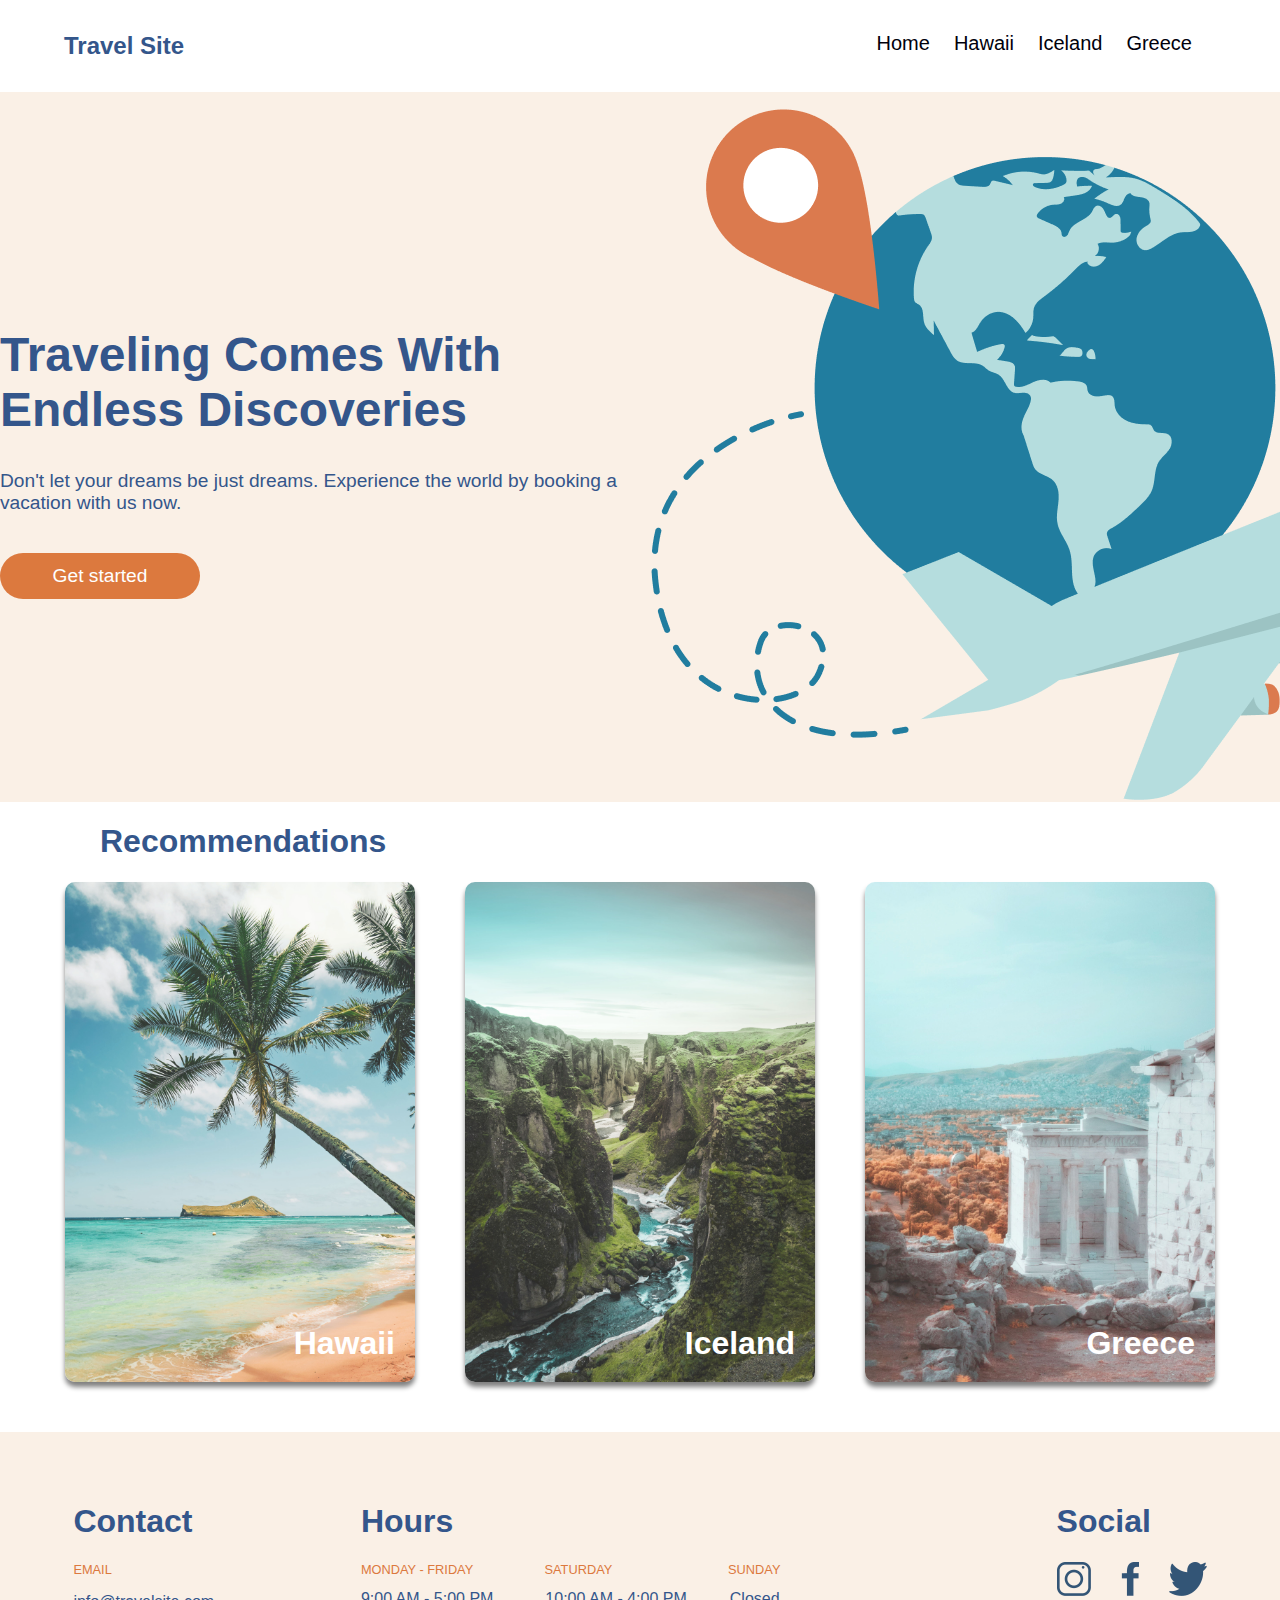
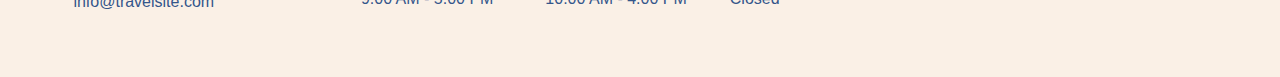
==== index.html @ 4c7ac26c "Travel website inital commit" ====
<!DOCTYPE html>
<html lang="en">
<head>
    <meta charset="UTF-8">
    <meta http-equiv="X-UA-Compatible" content="IE=edge">
    <meta name="viewport" content="width=device-width, initial-scale=1.0">
    <link rel="stylesheet" href="./scss/main.css">
    <title>Document</title>
</head>
<body>
    <nav class="nav-bar">
        <ul class="nav-bar__list">
            <div class="nav-bar__name">
                <li>Travel Site</li>
            </div>
            <div class="nav-bar__destinations">
                <li><a href="./index.html">Home</a></li>
                <li><a href="./pages/hawaii.html">Hawaii</a></li>
                <li><a href="">Iceland</a></li>
                <li><a href="">Greece</a></li>
            </div>
        </ul>
    </nav>
    <section class="hero">
        <div class="hero__info">
            <h1 class="hero__header">Traveling Comes With Endless Discoveries</h1>
            <p class="hero__text">Don't let your dreams be just dreams. Experience the world by booking a vacation with us now.</p>
            <button class="hero__btn">Get started</button>
        </div>
        <img src="./assets/Images/hero.png" alt="hero image" class="hero-img">
    </section>
    <h1 class="card-section__header">Recommendations</h1>
    <section class="card-section">
        <a href=""><div class="card-section__card card-section__hawaii">Hawaii</div></a>
        <a href=""><div class="card-section__card card-section__iceland">Iceland</div></a>
        <a href=""><div class="card-section__card card-section__greece">Greece</div></a>
    </section>
    <footer>
        <div class="contact-section">
            <h1 class="section__header">Contact</h1>
            <p class="section__email">EMAIL</p>
            <p class="section__email-address">info@travelsite.com</p>
        </div>
        <div class="hours-section">
            <h1 class="section__header">Hours</h1>
            <div class="hours-section__container">
                <div class="hours-section__days">
                    <p>MONDAY - FRIDAY</p>
                    <p>SATURDAY</p>
                    <p>SUNDAY</p>
                </div>
                <div class="hours-section__hours">
                    <p>9:00 AM - 5:00 PM</p>
                    <p>10:00 AM - 4:00 PM</p>
                    <p>Closed</p>
                </div>
            </div>
        </div>

        <section class="social-section">
            <h1 class="section__header">Social</h1>
            <div class="social-section__imgs">
                <img src="./assets/Icons/icon-instagram.png" alt="Instagram Logo" class="insta">
                <img src="./assets/Icons/icon-facebook.png" alt="Facebook Logo" class="fb">
                <img src="./assets/Icons/icon-twitter.png" alt="Twitter Logo" class="twitter">
            </div>
        
        </section>
    </footer>
    
</body>
</html>
---- scss/main.css ----
.nav-bar__list {
  list-style: none;
  display: flex;
  justify-content: space-between;
  padding: 1rem 4rem;
}

body {
  margin: 0;
  padding: 0;
  font-family: sans-serif;
}

.nav-bar__destinations {
  display: flex;
}

.nav-bar__destinations li {
  padding-right: 1.5rem;
  color: #00000b;
  font-size: 1.25rem;
}
.nav-bar__destinations li a {
  text-decoration: none;
}
.nav-bar__destinations li a:hover {
  border-bottom: 3px solid #dc793e;
  padding-bottom: 10px;
}
.nav-bar__destinations li a:link, .nav-bar__destinations li a:visited {
  color: #00000b;
}

.nav-bar__name {
  font-weight: 700;
  font-size: 1.5rem;
  color: #34568B;
}

.hero {
  display: flex;
  justify-content: space-around;
  align-items: center;
  background-color: #faf0e6;
}
.hero__text {
  color: #34568B;
  font-size: 1.2rem;
  width: 650px;
}
.hero__btn {
  border-radius: 25px;
  color: white;
  background-color: #dc793e;
  border: none;
  width: 200px;
  padding: 12px 0;
  font-size: 1.2rem;
  margin-top: 20px;
}
.hero__header {
  font-weight: 700;
  font-size: 3rem;
  color: #34568B;
  flex-wrap: wrap;
  width: 600px;
}

.card-section {
  display: flex;
  justify-content: center;
  -moz-column-gap: 50px;
       column-gap: 50px;
  margin-bottom: 50px;
}
.card-section__header {
  padding-left: 100px;
  font-weight: 700;
  font-size: 2rem;
  color: #34568B;
}
.card-section__card {
  box-sizing: border-box;
  border: solid 5px none;
  height: 500px;
  width: 350px;
  background-size: cover;
  border-radius: 10px;
  display: flex;
  align-items: end;
  justify-content: end;
  padding: 0 20px 20px 0;
  box-shadow: 0px 5px 5px grey;
  font-weight: 700;
  font-size: 2rem;
  color: white;
}
.card-section a {
  text-decoration: none;
}
.card-section__hawaii {
  background-image: url(../../assets/Images/hawaii.jpg);
  position: relative;
  display: flex;
}
.card-section__iceland {
  background-image: url(../../assets/Images/iceland.jpg);
  position: relative;
}
.card-section__greece {
  background-image: url(../../assets/Images/greece.jpg);
  position: relative;
}

.itinerary-section {
  display: flex;
  justify-content: center;
  gap: 50px;
  padding: 200px 0;
}
.itinerary-section__card {
  height: 450px;
  width: 325px;
  background-color: white;
  display: block;
  text-align: center;
  border-radius: 10px;
}
.itinerary-section__activity {
  padding: 20px;
  margin: 10px 20px 0px 20px;
  background-color: #faf0e6;
  font-size: 1.4rem;
}
.itinerary-section__day {
  border-bottom: solid 3px #00000b;
  margin: 20px 20px;
}

.itinerary__header {
  color: white;
  font-size: 7rem;
  position: absolute;
  top: 50px;
  left: 150px;
}

footer {
  display: flex;
  justify-content: space-around;
  flex-direction: row;
  justify-items: baseline;
  background-color: #faf0e6;
  padding: 50px 0;
}

.hours-section__container {
  display: flex;
  flex-direction: column;
}
.hours-section__days p, .hours-section__hours p {
  margin-top: 0;
  display: inline-flex;
  width: 180px;
}

.section__header {
  font-weight: 700;
  font-size: 2rem;
  color: #34568B;
}

.social-section {
  display: flex;
  flex-direction: column;
  width: 150px;
}
.social-section__imgs {
  display: flex;
  justify-content: space-between;
}

.fb {
  width: 18px;
  height: 34px;
}

.insta {
  width: 34px;
  height: 34px;
}

.twitter {
  width: 38px;
  height: 34px;
}

.section__email, .hours-section__days {
  color: #dc793e;
  font-size: 0.8rem;
}

.section__email-address, .hours-section__hours {
  color: #34568B;
}

.hawaii-background {
  background-image: url(../../assets/Images/hawaii.jpg);
  background-size: cover;
  background-position: center;
}

.greece-background {
  background-image: url(../../assets/Images/greece.jpg);
  background-size: cover;
  background-position: center;
}

.iceland-background {
  background-image: url(../../assets/Images/iceland.jpg);
  background-size: cover;
  background-position: center;
}/*# sourceMappingURL=main.css.map */
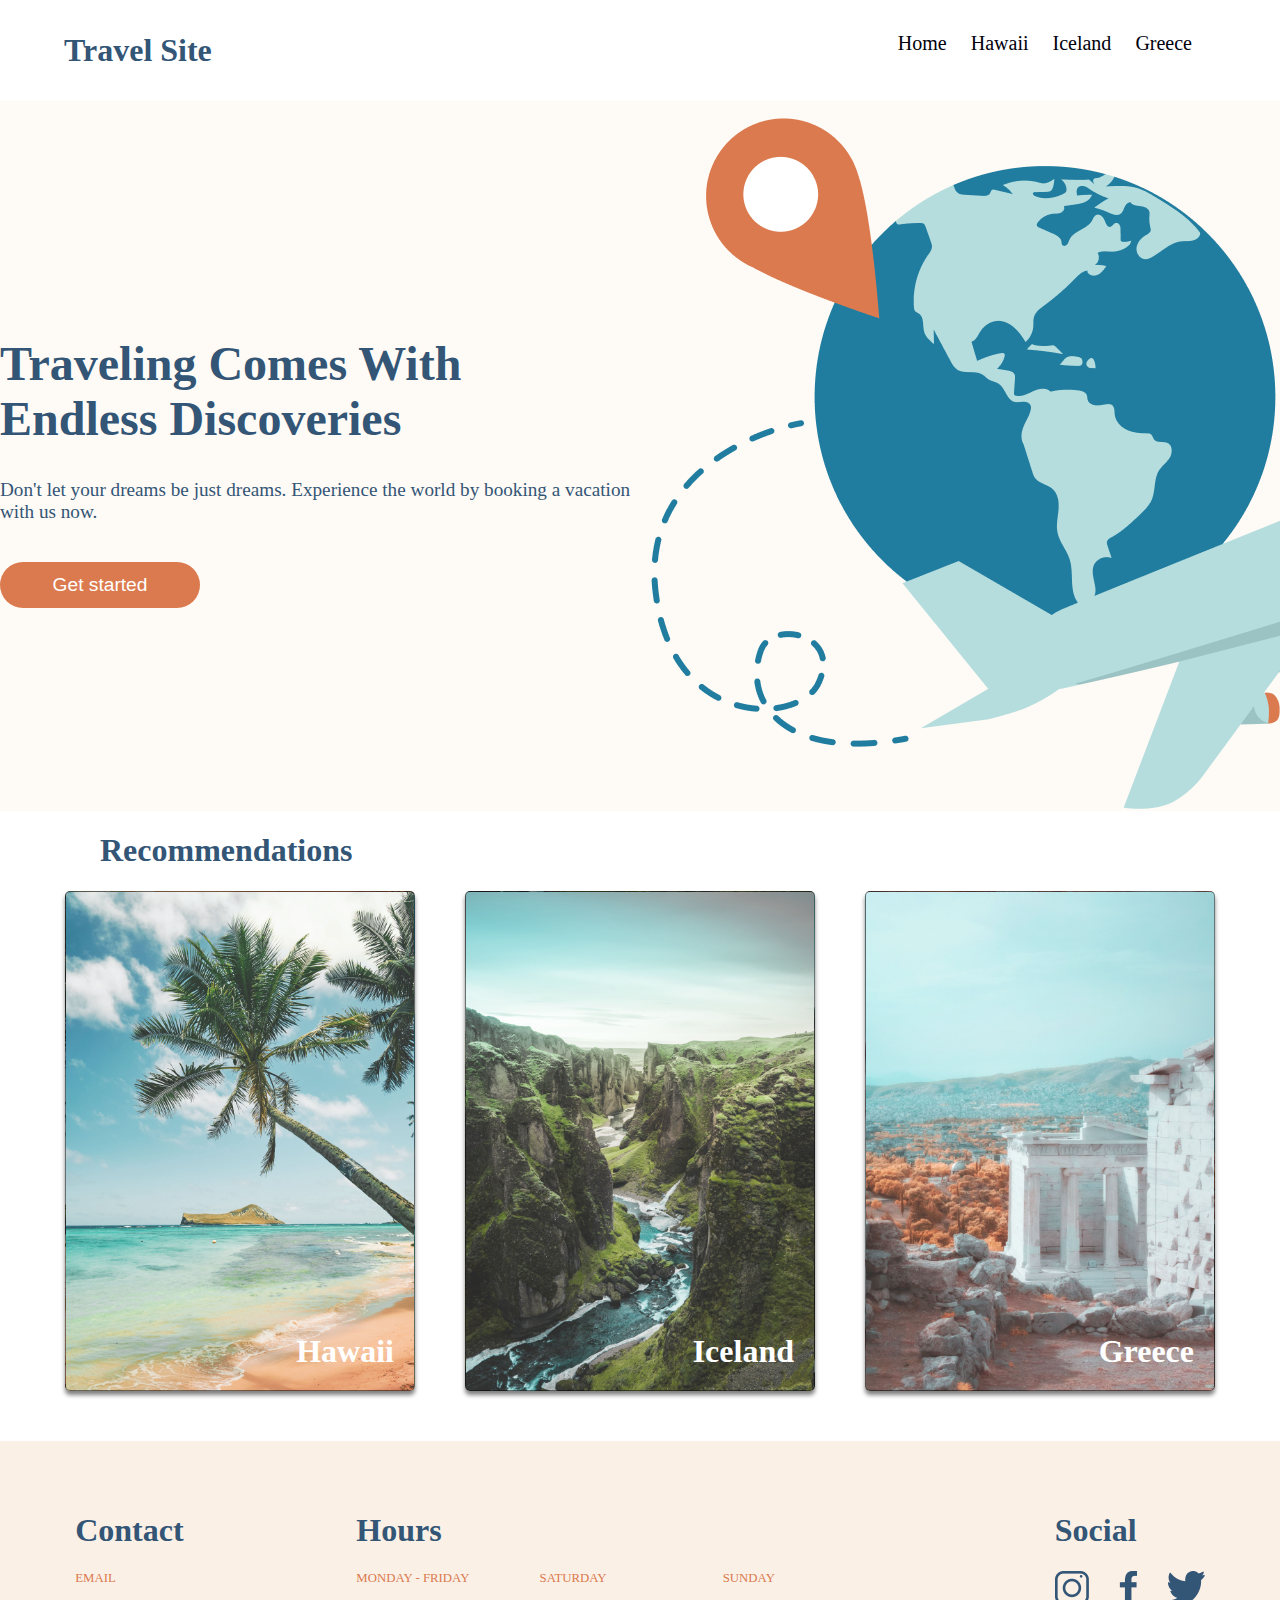
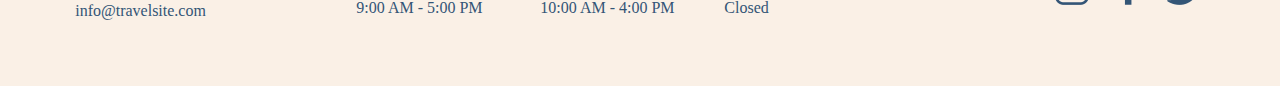
==== commit 88d4f42e: "itnerary card update" ====
--- a/index.html
+++ b/index.html
@@ -11,13 +11,13 @@
     <nav class="nav-bar">
         <ul class="nav-bar__list">
             <div class="nav-bar__name">
-                <li>Travel Site</li>
+                <a href="./index.html"><li>Travel Site</li></a>
             </div>
             <div class="nav-bar__destinations">
                 <li><a href="./index.html">Home</a></li>
                 <li><a href="./pages/hawaii.html">Hawaii</a></li>
-                <li><a href="">Iceland</a></li>
-                <li><a href="">Greece</a></li>
+                <li><a href="./pages/iceland.html">Iceland</a></li>
+                <li><a href="./pages/greece.html">Greece</a></li>
             </div>
         </ul>
     </nav>
@@ -31,9 +31,9 @@
     </section>
     <h1 class="card-section__header">Recommendations</h1>
     <section class="card-section">
-        <a href=""><div class="card-section__card card-section__hawaii">Hawaii</div></a>
-        <a href=""><div class="card-section__card card-section__iceland">Iceland</div></a>
-        <a href=""><div class="card-section__card card-section__greece">Greece</div></a>
+        <a href="./pages/hawaii.html"><div class="card-section__card card-section__hawaii">Hawaii</div></a>
+        <a href="./pages/iceland.html"><div class="card-section__card card-section__iceland">Iceland</div></a>
+        <a href="./pages/greece.html"><div class="card-section__card card-section__greece">Greece</div></a>
     </section>
     <footer>
         <div class="contact-section">
--- a/scss/main.css
+++ b/scss/main.css
@@ -1,20 +1,15 @@
+.nav-bar {
+  background-color: #FFFFFF;
+}
 .nav-bar__list {
   list-style: none;
   display: flex;
   justify-content: space-between;
   padding: 1rem 4rem;
 }
-
-body {
-  margin: 0;
-  padding: 0;
-  font-family: sans-serif;
-}
-
 .nav-bar__destinations {
   display: flex;
 }
-
 .nav-bar__destinations li {
   padding-right: 1.5rem;
   color: #00000b;
@@ -24,34 +19,41 @@
   text-decoration: none;
 }
 .nav-bar__destinations li a:hover {
-  border-bottom: 3px solid #dc793e;
+  border-bottom: 3px solid #DB7A4E;
   padding-bottom: 10px;
 }
 .nav-bar__destinations li a:link, .nav-bar__destinations li a:visited {
   color: #00000b;
 }
-
-.nav-bar__name {
-  font-weight: 700;
-  font-size: 1.5rem;
-  color: #34568B;
+.nav-bar__name a {
+  text-decoration: none;
+  font-weight: 700;
+  font-size: 2rem;
+  color: #335576;
+}
+
+body {
+  margin: 0;
+  padding: 0;
+  font-family: Verdana;
 }
 
 .hero {
   display: flex;
   justify-content: space-around;
   align-items: center;
-  background-color: #faf0e6;
+  text-align: left;
+  background-color: #FEFAF5;
 }
 .hero__text {
-  color: #34568B;
+  color: #335576;
   font-size: 1.2rem;
   width: 650px;
 }
 .hero__btn {
   border-radius: 25px;
   color: white;
-  background-color: #dc793e;
+  background-color: #DB7A4E;
   border: none;
   width: 200px;
   padding: 12px 0;
@@ -61,7 +63,7 @@
 .hero__header {
   font-weight: 700;
   font-size: 3rem;
-  color: #34568B;
+  color: #335576;
   flex-wrap: wrap;
   width: 600px;
 }
@@ -77,20 +79,20 @@
   padding-left: 100px;
   font-weight: 700;
   font-size: 2rem;
-  color: #34568B;
+  color: #335576;
 }
 .card-section__card {
   box-sizing: border-box;
-  border: solid 5px none;
+  border: solid 1px rgba(0, 0, 0, 0.5);
   height: 500px;
   width: 350px;
   background-size: cover;
-  border-radius: 10px;
+  border-radius: 5px;
   display: flex;
   align-items: end;
   justify-content: end;
   padding: 0 20px 20px 0;
-  box-shadow: 0px 5px 5px grey;
+  box-shadow: 0px 4px 4px rgba(0, 0, 0, 0.5);
   font-weight: 700;
   font-size: 2rem;
   color: white;
@@ -121,16 +123,20 @@
 .itinerary-section__card {
   height: 450px;
   width: 325px;
-  background-color: white;
+  background-color: #FFFFFF;
   display: block;
   text-align: center;
   border-radius: 10px;
 }
+.itinerary-section__card ul {
+  padding: 0;
+}
 .itinerary-section__activity {
   padding: 20px;
   margin: 10px 20px 0px 20px;
-  background-color: #faf0e6;
+  background-color: #FEFAF5;
   font-size: 1.4rem;
+  list-style: none;
 }
 .itinerary-section__day {
   border-bottom: solid 3px #00000b;
@@ -167,7 +173,7 @@
 .section__header {
   font-weight: 700;
   font-size: 2rem;
-  color: #34568B;
+  color: #335576;
 }
 
 .social-section {
@@ -196,12 +202,12 @@
 }
 
 .section__email, .hours-section__days {
-  color: #dc793e;
+  color: #DB7A4E;
   font-size: 0.8rem;
 }
 
 .section__email-address, .hours-section__hours {
-  color: #34568B;
+  color: #335576;
 }
 
 .hawaii-background {
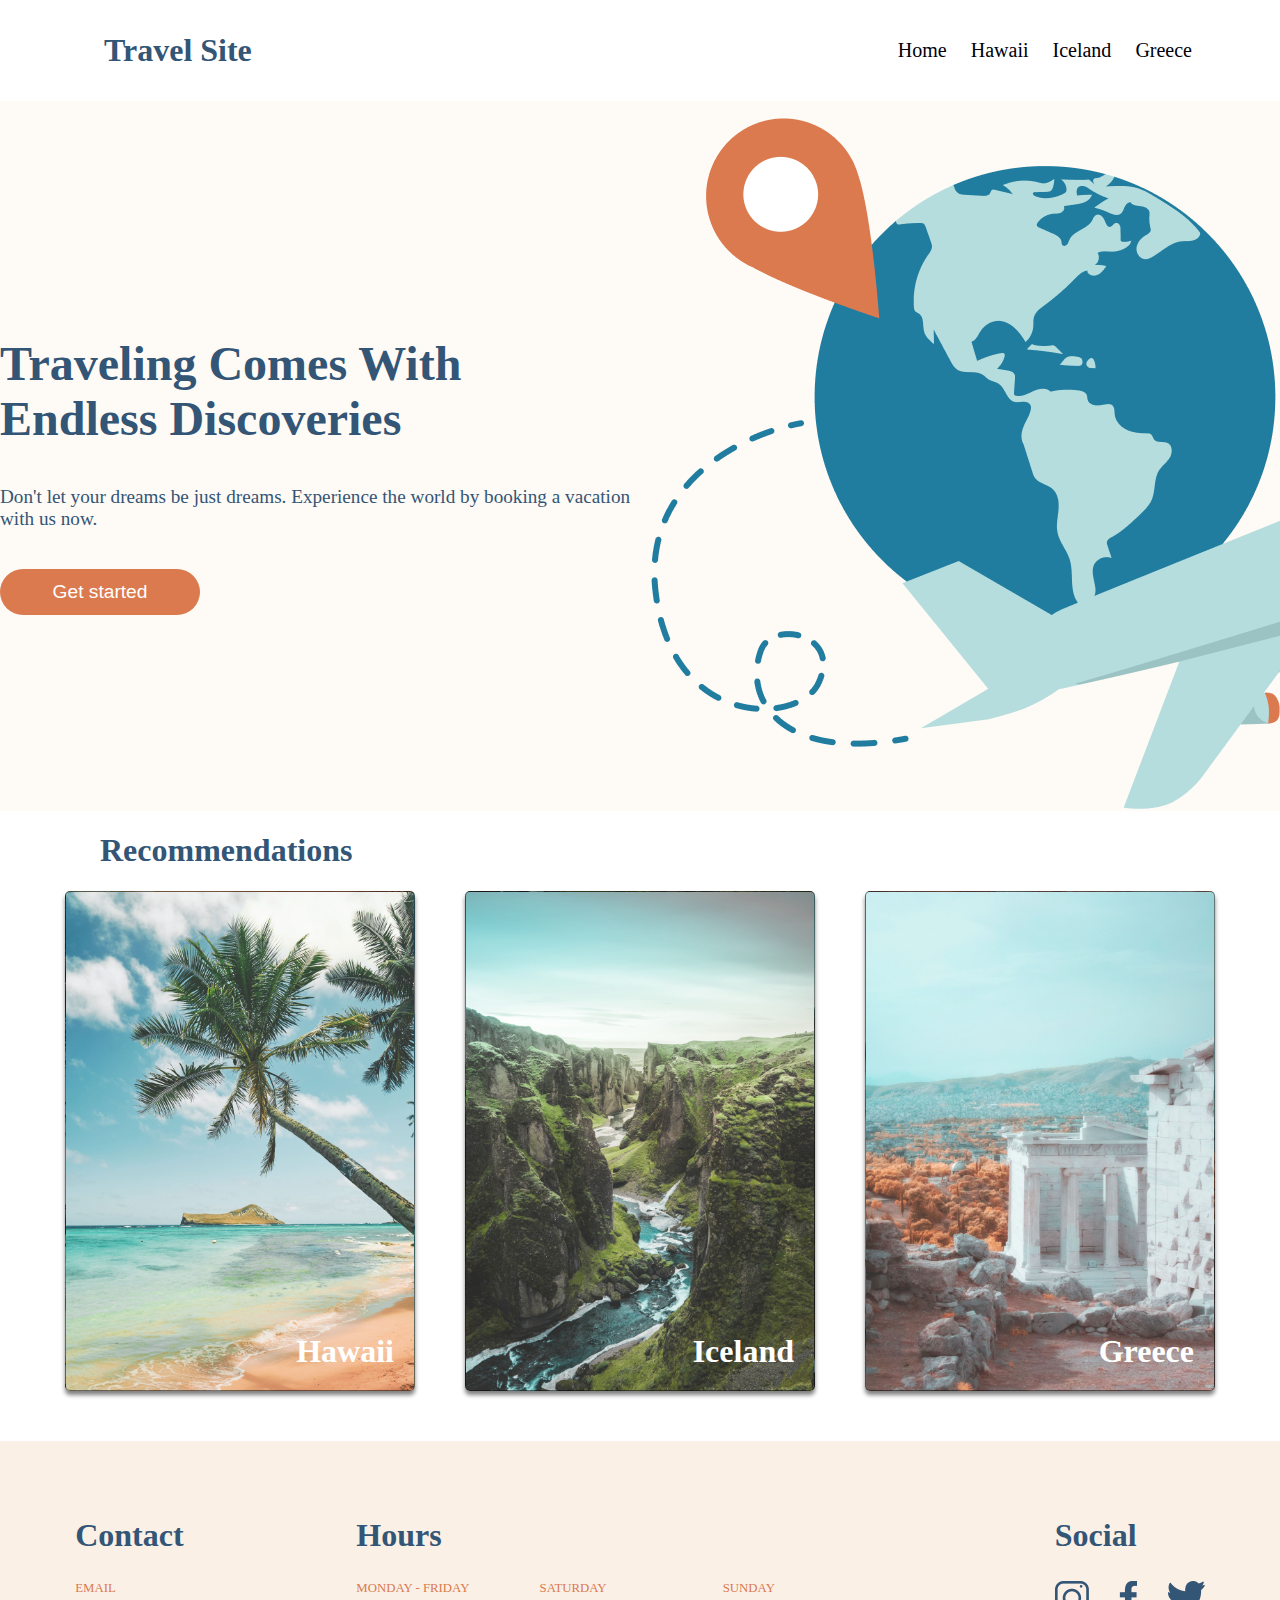
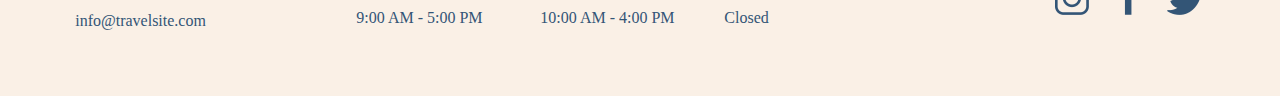
==== commit 8708ce1f: "Html semantic updates" ====
--- a/index.html
+++ b/index.html
@@ -9,21 +9,21 @@
 </head>
 <body>
     <nav class="nav-bar">
-        <ul class="nav-bar__list">
-            <div class="nav-bar__name">
-                <a href="./index.html"><li>Travel Site</li></a>
-            </div>
-            <div class="nav-bar__destinations">
+        <div class="nav-bar__list">
+            <ul class="nav-bar__name">
+                <li><a href="./index.html">Travel Site</a></li>
+            </ul>
+            <ul class="nav-bar__destinations">
                 <li><a href="./index.html">Home</a></li>
                 <li><a href="./pages/hawaii.html">Hawaii</a></li>
                 <li><a href="./pages/iceland.html">Iceland</a></li>
                 <li><a href="./pages/greece.html">Greece</a></li>
-            </div>
-        </ul>
+            </ul>
+        </div>
     </nav>
     <section class="hero">
         <div class="hero__info">
-            <h1 class="hero__header">Traveling Comes With Endless Discoveries</h1>
+            <h2 class="hero__header">Traveling Comes With Endless Discoveries</h2>
             <p class="hero__text">Don't let your dreams be just dreams. Experience the world by booking a vacation with us now.</p>
             <button class="hero__btn">Get started</button>
         </div>
@@ -37,12 +37,12 @@
     </section>
     <footer>
         <div class="contact-section">
-            <h1 class="section__header">Contact</h1>
+            <h2 class="section__header">Contact</h2>
             <p class="section__email">EMAIL</p>
             <p class="section__email-address">info@travelsite.com</p>
         </div>
         <div class="hours-section">
-            <h1 class="section__header">Hours</h1>
+            <h2 class="section__header">Hours</h2>
             <div class="hours-section__container">
                 <div class="hours-section__days">
                     <p>MONDAY - FRIDAY</p>
@@ -58,7 +58,7 @@
         </div>
 
         <section class="social-section">
-            <h1 class="section__header">Social</h1>
+            <h2 class="section__header">Social</h2>
             <div class="social-section__imgs">
                 <img src="./assets/Icons/icon-instagram.png" alt="Instagram Logo" class="insta">
                 <img src="./assets/Icons/icon-facebook.png" alt="Facebook Logo" class="fb">
--- a/scss/main.css
+++ b/scss/main.css
@@ -6,9 +6,11 @@
   display: flex;
   justify-content: space-between;
   padding: 1rem 4rem;
+  align-items: center;
 }
 .nav-bar__destinations {
   display: flex;
+  list-style: none;
 }
 .nav-bar__destinations li {
   padding-right: 1.5rem;
@@ -24,6 +26,9 @@
 }
 .nav-bar__destinations li a:link, .nav-bar__destinations li a:visited {
   color: #00000b;
+}
+.nav-bar__name {
+  list-style: none;
 }
 .nav-bar__name a {
   text-decoration: none;
@@ -147,8 +152,8 @@
   color: white;
   font-size: 7rem;
   position: absolute;
-  top: 50px;
-  left: 150px;
+  top: 10vh;
+  left: 10vw;
 }
 
 footer {
